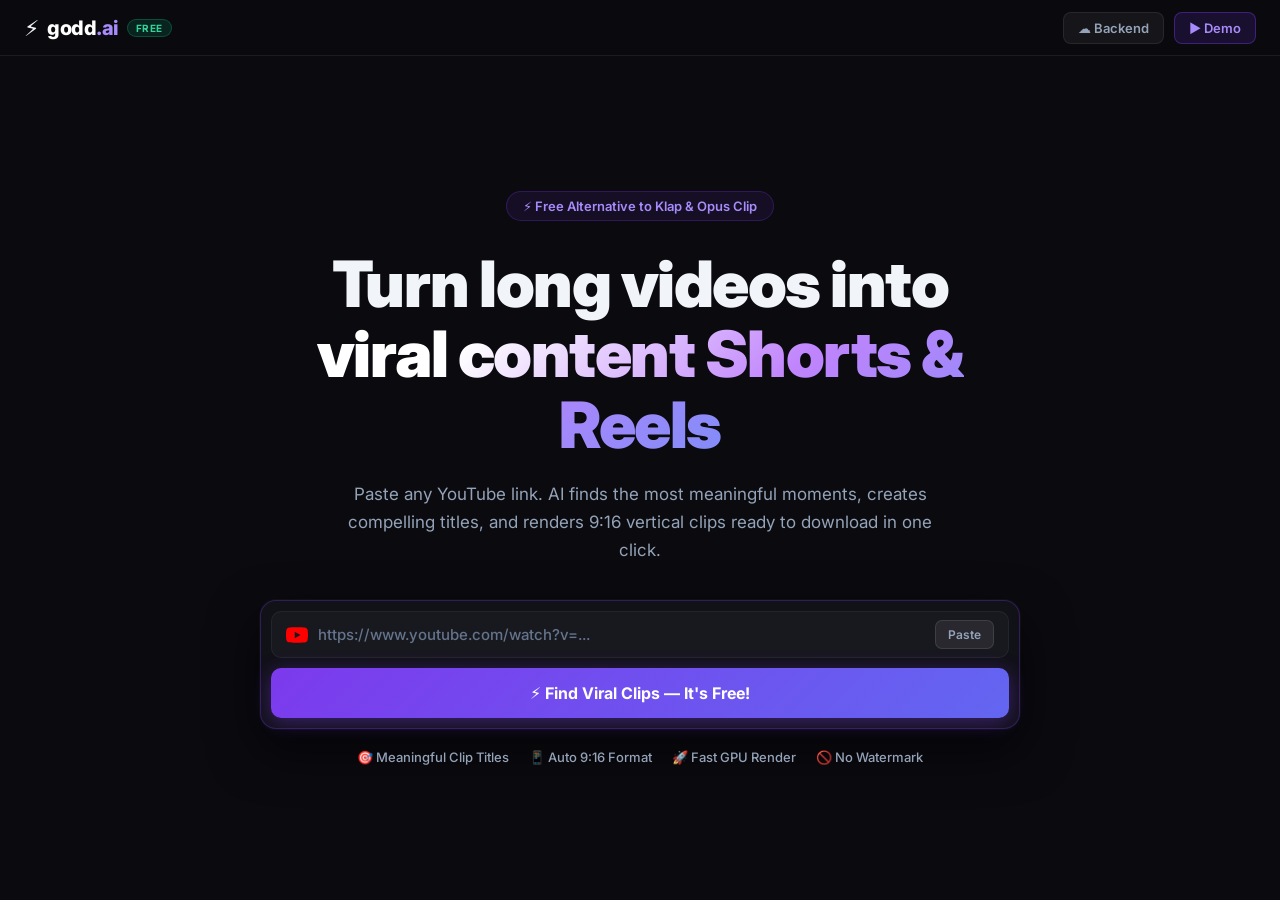
==== public/index.html @ 3a98a11e "feat: complete thought clipping and real video subtitle preservation" ====
<!DOCTYPE html>
<html lang="en">
<head>
  <meta charset="UTF-8">
  <meta name="viewport" content="width=device-width, initial-scale=1.0">
  <title>godd.ai — Free Klap Alternative | Content Shorts & Viral Clips</title>
  <link rel="preconnect" href="https://fonts.googleapis.com">
  <link href="https://fonts.googleapis.com/css2?family=Inter:wght@400;500;600;700;800;900&display=swap" rel="stylesheet">
  <link rel="stylesheet" href="style.css">
  <link rel="icon" href="data:image/svg+xml,<svg xmlns=%22http://www.w3.org/2000/svg%22 viewBox=%220 0 100 100%22><text y=%22.9em%22 font-size=%2290%22>⚡</text></svg>">
  <script src="https://www.youtube.com/iframe_api"></script>
</head>
<body>

<!-- ═══════════════════ NAVBAR ═══════════════════ -->
<nav class="navbar">
  <div class="nav-inner">
    <div class="brand" onclick="goHome()">
      <span class="logo-mark">⚡</span>
      <span class="logo-name">godd<span class="logo-ai">.ai</span></span>
      <span class="badge-free">FREE</span>
    </div>
    <div class="nav-right">
      <button class="nav-btn" onclick="openBackendModal()">☁️ Backend</button>
      <button class="nav-btn nav-btn-demo" onclick="loadDemo()">▶ Demo</button>
    </div>
  </div>
</nav>

<!-- ═══════════════════ HERO ═══════════════════ -->
<section id="heroSection">
  <div class="hero-wrap">
    <div class="hero-badge">⚡ Free Alternative to Klap &amp; Opus Clip</div>
    <h1 class="hero-h1">Turn long videos into<br><span class="hero-grad">viral content Shorts &amp; Reels</span></h1>
    <p class="hero-sub">Paste any YouTube link. AI finds the most meaningful moments, creates compelling titles, and renders 9:16 vertical clips ready to download in one click.</p>

    <div class="url-card">
      <div class="url-row">
        <span class="yt-logo">
          <svg width="22" height="22" viewBox="0 0 24 24" fill="#FF0000"><path d="M23.498 6.186a3.016 3.016 0 0 0-2.122-2.136C19.505 3.545 12 3.545 12 3.545s-7.505 0-9.377.505A3.017 3.017 0 0 0 .502 6.186C0 8.07 0 12 0 12s0 3.93.502 5.814a3.016 3.016 0 0 0 2.122 2.136c1.871.505 9.376.505 9.376.505s7.505 0 9.377-.505a3.015 3.015 0 0 0 2.122-2.136C24 15.93 24 12 24 12s0-3.93-.502-5.814zM9.545 15.568V8.432L15.818 12l-6.273 3.568z"/></svg>
        </span>
        <input id="urlInput" type="text" placeholder="https://www.youtube.com/watch?v=..." autocomplete="off" onkeydown="if(event.key==='Enter')analyzeVideo()">
        <button class="btn-paste" onclick="pasteClip()">Paste</button>
      </div>
      <button class="btn-analyze" onclick="analyzeVideo()">
        ⚡ Find Viral Clips — It's Free!
      </button>
    </div>

    <div class="hero-features">
      <span>🎯 Meaningful Clip Titles</span>
      <span>📱 Auto 9:16 Format</span>
      <span>🚀 Fast GPU Render</span>
      <span>🚫 No Watermark</span>
    </div>
  </div>
</section>

<!-- ═══════════════════ PROCESSING ═══════════════════ -->
<section id="processingSection" style="display:none">
  <div class="proc-card">
    <div class="proc-rings">
      <div class="proc-ring r1"></div>
      <div class="proc-ring r2"></div>
      <div class="proc-icon">⚡</div>
    </div>
    <h2 class="proc-title" id="procTitle">Analyzing your video…</h2>
    <p class="proc-sub">AI is scanning for the most entertaining moments</p>
    <div class="proc-steps">
      <div class="proc-step" id="ps1"><span class="ps-dot"></span> Loading video &amp; metadata</div>
      <div class="proc-step" id="ps2"><span class="ps-dot"></span> Extracting streamer's voice</div>
      <div class="proc-step" id="ps3"><span class="ps-dot"></span> Scoring virality &amp; emotion</div>
      <div class="proc-step" id="ps4"><span class="ps-dot"></span> Building 9:16 clips with captions</div>
    </div>
    <p class="proc-note">First request may take 30–60s while Render server wakes up</p>
  </div>
</section>

<!-- ═══════════════════ STUDIO ═══════════════════ -->
<section id="studioSection" style="display:none">

  <!-- Top bar -->
  <div class="studio-topbar">
    <div class="studio-video-info">
      <img id="studioThumb" src="" alt="" class="studio-thumb">
      <div class="studio-meta">
        <div class="studio-title" id="studioTitle">Video Title</div>
        <div class="studio-author" id="studioAuthor">Creator • <span id="studioClipCount">0 clips</span></div>
      </div>
    </div>
    <button class="btn-new" onclick="goHome()">+ New Video</button>
  </div>

  <!-- 3-column grid -->
  <div class="studio-grid">

    <!-- LEFT: Clip list -->
    <div class="col-clips">
      <div class="col-head">
        <span>🎬 Viral Clips</span>
        <span class="col-badge" id="clipsBadge">0</span>
      </div>
      <div class="clips-scroll" id="clipsContainer">
        <!-- clip cards injected here -->
      </div>
    </div>

    <!-- CENTER: Video Preview -->
    <div class="col-preview">
      <div class="preview-wrap" id="previewWrap">

        <!-- YouTube Video Container -->
        <div id="ytContainer" class="yt-container layout-split">
          <!-- Top: Streamer Cam in Split Mode -->
          <div class="split-top-cam" id="splitTopCam">
            <div class="streamer-live-tag">
              <span class="live-dot"></span>
              <span class="streamer-tag-text">STREAMER CAM</span>
            </div>
            <div class="cam-preview-feed" id="camPreviewFeed"></div>
          </div>

          <!-- Gameplay Player Wrap -->
          <div class="game-video-wrap" id="gameVideoWrap">
            <div id="ytPlayerDiv"></div>
            <iframe id="fallbackIframe" src="" frameborder="0" allow="accelerometer; autoplay; clipboard-write; encrypted-media; gyroscope; picture-in-picture" allowfullscreen style="display:none; width:100%; height:100%;"></iframe>
          </div>
        </div>

        <!-- Transparent Click Catcher for 100% Reliable Play/Pause -->
        <div class="video-click-overlay" id="videoClickOverlay" onclick="togglePlay()"></div>

        <!-- Big Play Button Overlay (Klap / Reels style) -->
        <div class="center-play-overlay" id="centerPlayOverlay">
          <div class="big-play-btn">
            <svg width="28" height="28" viewBox="0 0 24 24" fill="#FFFFFF"><polygon points="6 3 20 12 6 21 6 3"/></svg>
          </div>
        </div>

        <!-- Subtitle overlay -->
        <div class="subs-overlay" id="subsOverlay">
          <div class="subs-box s-bold" id="subsBox"></div>
        </div>

        <!-- Hook title top -->
        <div class="preview-top-label" id="previewTopLabel"></div>

        <!-- Player controls bottom -->
        <div class="preview-controls" onclick="event.stopPropagation()">
          <button class="ctrl-play" id="playBtn" onclick="togglePlay()" title="Play/Pause">
            <svg id="playIcon" width="18" height="18" viewBox="0 0 24 24" fill="currentColor"><polygon points="5 3 19 12 5 21 5 3"/></svg>
          </button>
          <div class="ctrl-scrubber" id="scrubber" onclick="scrubSeek(event)">
            <div class="ctrl-fill" id="scrubFill"></div>
          </div>
          <span class="ctrl-time" id="ctrlTime">0:00 / 0:40</span>
        </div>
      </div>

      <!-- Preview label -->
      <div class="preview-label">📱 9:16 Vertical Preview • Click to Play/Pause</div>
    </div>

    <!-- RIGHT: Controls -->
    <div class="col-controls">

      <!-- Layout -->
      <div class="ctrl-box">
        <div class="ctrl-box-title">📐 Video Layout</div>
        <div class="layout-row">
          <button class="layout-btn active" data-l="split" onclick="setLayout('split')">🎮 Split (Facecam + Video)</button>
          <button class="layout-btn" data-l="blur" onclick="setLayout('blur')">✨ Single (Blur BG)</button>
          <button class="layout-btn" data-l="crop" onclick="setLayout('crop')">✂️ Single (9:16 Crop)</button>
          <button class="layout-btn" data-l="fit" onclick="setLayout('fit')">🔲 Single (Fit)</button>
        </div>
      </div>

      <!-- Trim -->
      <div class="ctrl-box">
        <div class="ctrl-box-title">⏱️ Clip Trim <span id="trimDurLabel" class="trim-dur-badge">40s</span></div>
        <div class="trim-row">
          <label>Start <input type="number" id="trimStart" min="0" step="1" onchange="applyTrim()">s</label>
          <label>End <input type="number" id="trimEnd" min="1" step="1" onchange="applyTrim()">s</label>
        </div>
      </div>

      <!-- Subtitle Style Variations (Klap Style) -->
      <div class="ctrl-box">
        <div class="ctrl-box-title">🎨 Subtitle Mode & Preset</div>
        <div class="style-grid">
          <button class="style-btn active" data-s="source" onclick="setStyle('source')" title="Use video's original closed captions">
            <span class="style-dot dot-source"></span> 📺 Video Subtitles (Original)
          </button>
          <button class="style-btn" data-s="beast" onclick="setStyle('beast')">
            <span class="style-dot dot-beast"></span> Beast Gold
          </button>
          <button class="style-btn" data-s="hormozi" onclick="setStyle('hormozi')">
            <span class="style-dot dot-hormozi"></span> Hormozi Lime
          </button>
          <button class="style-btn" data-s="cyber" onclick="setStyle('cyber')">
            <span class="style-dot dot-cyber"></span> Cyber Cyan
          </button>
          <button class="style-btn" data-s="fire" onclick="setStyle('fire')">
            <span class="style-dot dot-fire"></span> Viral Flame
          </button>
          <button class="style-btn" data-s="clean" onclick="setStyle('clean')">
            <span class="style-dot dot-clean"></span> Minimal White
          </button>
          <button class="style-btn" data-s="none" onclick="setStyle('none')" title="Suppress subtitle burning for videos with burned-in captions">
            <span class="style-dot dot-none"></span> 🚫 Off (Already in Video)
          </button>
        </div>
      </div>

      <!-- Live Audio-Subtitle Sync Calibration -->
      <div class="ctrl-box">
        <div class="ctrl-box-title">
          <span>⚡ Live Audio Sync</span>
          <span id="syncBadge" class="sync-badge">+350ms</span>
        </div>
        <div class="sync-row">
          <input type="range" id="syncSlider" min="-100" max="800" step="25" value="350" oninput="onSyncChange(this.value)">
        </div>
        <div class="sync-presets">
          <button class="sync-chip" onclick="setSyncOffset(0)">0ms</button>
          <button class="sync-chip" onclick="setSyncOffset(200)">+200ms</button>
          <button class="sync-chip active" id="chipRec" onclick="setSyncOffset(350)">+350ms (Rec)</button>
          <button class="sync-chip" onclick="setSyncOffset(500)">+500ms</button>
        </div>
        <div class="sync-hint">Adjust live if your Bluetooth or browser audio has slight latency.</div>
      </div>

      <!-- Direct Download Box -->
      <div class="ctrl-box download-box">
        <div class="ctrl-box-title">💾 Export Video (1080p Full HD)</div>
        <button class="btn-download" id="mainDlBtn" onclick="downloadClip()">
          ⬇️ Download 1080p 9:16 Short (MP4)
        </button>
        <div class="dl-note">Full HD 1080x1920 • 60 FPS • NVIDIA NVENC Hardware Accelerated</div>
      </div>

    </div>
  </div>
</section>

<!-- ═══════════════════ BACKEND MODAL ═══════════════════ -->
<div class="modal-bg" id="backendModal" style="display:none" onclick="if(event.target===this)closeBackendModal()">
  <div class="modal-card">
    <div class="modal-icon">☁️</div>
    <h3>Render Cloud Backend</h3>
    <p class="modal-p">Your Render.com backend URL (for FFmpeg video rendering):</p>
    <input type="text" id="backendUrlInput" placeholder="https://godd-ai.onrender.com" class="modal-input">
    <div id="backendMsg" class="modal-msg"></div>
    <div class="modal-actions">
      <button class="btn-modal-primary" onclick="saveBackend()">Test &amp; Save</button>
      <button class="btn-modal-sec" onclick="closeBackendModal()">Close</button>
    </div>
  </div>
</div>

<!-- ═══════════════════ DOWNLOAD PROGRESS ═══════════════════ -->
<div class="modal-bg" id="dlProgressOverlay" style="display:none">
  <div class="modal-card" style="text-align:center;min-width:340px">
    <div style="font-size:36px;margin-bottom:12px">⚡</div>
    <div class="dl-label" id="dlLabel">Rendering your 9:16 clip…</div>
    <div class="dl-track"><div class="dl-fill" id="dlFill"></div></div>
    <div class="dl-hint" id="dlHint">Encoding on cloud server… please wait 20s</div>
    <div id="dlDirectWrap" style="margin-top:14px;">
      <a id="dlDirectLink" href="#" target="_blank" class="btn-download" style="display:inline-block;padding:9px 18px;font-size:13px;text-decoration:none;">⬇️ Click If Download Hasn't Started</a>
    </div>
    <button class="btn-modal-sec" style="margin-top:12px;" onclick="hideDlProgress()">Close</button>
  </div>
</div>

<!-- ═══════════════════ ERROR MODAL ═══════════════════ -->
<div class="modal-bg" id="errModal" style="display:none" onclick="if(event.target===this)closeErrModal()">
  <div class="modal-card">
    <div class="modal-icon">⚠️</div>
    <h3>Download Failed</h3>
    <p class="modal-p err-detail" id="errDetail"></p>
    <p class="modal-p" style="color:#94A3B8;font-size:13px;">The Render free server sleeps after 15 min idle. Click Retry — the wake-up ping already happened, it should work now.</p>
    <div class="modal-actions">
      <button class="btn-modal-primary" onclick="closeErrModal();downloadClip()">🔄 Retry Download</button>
      <button class="btn-modal-sec" onclick="closeErrModal();downloadSRT()">📄 Get SRT Instead</button>
      <button class="btn-modal-sec" onclick="closeErrModal()">Close</button>
    </div>
  </div>
</div>

<!-- Toast -->
<div class="toast" id="toast"></div>

<script src="app.js"></script>
</body>
</html>
---- public/style.css ----
/* ─────────────────────────────────────────
   godd.ai — Klap-style UI
   ───────────────────────────────────────── */
:root {
  --bg:       #0A0A0F;
  --bg-card:  #111118;
  --bg-card2: #16161F;
  --border:   rgba(255,255,255,0.08);
  --purple:   #7C3AED;
  --purple2:  #6D28D9;
  --purple-l: #A78BFA;
  --yellow:   #FBBF24;
  --cyan:     #22D3EE;
  --green:    #10B981;
  --red:      #EF4444;
  --text:     #F1F5F9;
  --text2:    #94A3B8;
  --text3:    #64748B;
  --r:        10px;
  --r2:       16px;
}

*, *::before, *::after { box-sizing: border-box; margin: 0; padding: 0; }
html { font-size: 15px; }
body {
  font-family: 'Inter', system-ui, sans-serif;
  background: var(--bg);
  color: var(--text);
  min-height: 100vh;
  overflow-x: hidden;
}
button { font-family: inherit; cursor: pointer; border: none; outline: none; }
input  { font-family: inherit; outline: none; }

/* ── Scrollbar ── */
::-webkit-scrollbar { width: 5px; }
::-webkit-scrollbar-thumb { background: rgba(255,255,255,0.1); border-radius: 3px; }

/* ══════════════════════════════════════════
   NAVBAR
══════════════════════════════════════════ */
.navbar {
  position: sticky; top: 0; z-index: 200;
  background: rgba(10,10,15,0.85);
  backdrop-filter: blur(14px);
  border-bottom: 1px solid var(--border);
  height: 56px;
}
.nav-inner {
  max-width: 1360px; margin: 0 auto;
  padding: 0 24px; height: 100%;
  display: flex; align-items: center; justify-content: space-between;
}
.brand {
  display: flex; align-items: center; gap: 8px; cursor: pointer;
}
.logo-mark { font-size: 22px; }
.logo-name  { font-size: 20px; font-weight: 800; color: #fff; letter-spacing: -0.5px; }
.logo-ai    { color: var(--purple-l); }
.badge-free {
  background: rgba(16,185,129,0.15);
  border: 1px solid rgba(16,185,129,0.3);
  color: #34D399; font-size: 10px; font-weight: 700;
  padding: 2px 8px; border-radius: 20px; letter-spacing: 0.5px;
}
.nav-right { display: flex; gap: 10px; }
.nav-btn {
  background: rgba(255,255,255,0.05);
  border: 1px solid var(--border);
  color: var(--text2); padding: 7px 14px;
  border-radius: 8px; font-size: 13px; font-weight: 600;
  transition: all 0.18s;
}
.nav-btn:hover { background: rgba(255,255,255,0.1); color: #fff; }
.nav-btn-demo {
  background: rgba(124,58,237,0.15);
  border-color: rgba(124,58,237,0.4); color: var(--purple-l);
}
.nav-btn-demo:hover { background: rgba(124,58,237,0.3); color: #fff; }

/* ══════════════════════════════════════════
   HERO
══════════════════════════════════════════ */
#heroSection {
  min-height: calc(100vh - 56px);
  display: flex; align-items: center; justify-content: center;
  padding: 60px 24px;
}
.hero-wrap { max-width: 760px; width: 100%; text-align: center; }
.hero-badge {
  display: inline-flex; align-items: center; gap: 8px;
  background: rgba(124,58,237,0.1);
  border: 1px solid rgba(124,58,237,0.25);
  color: var(--purple-l); font-size: 13px; font-weight: 600;
  padding: 6px 16px; border-radius: 30px; margin-bottom: 28px;
}
.hero-h1 {
  font-size: clamp(36px, 5.5vw, 64px);
  font-weight: 900; letter-spacing: -1.5px;
  line-height: 1.1; margin-bottom: 20px;
}
.hero-grad {
  background: linear-gradient(135deg, #fff 20%, #C084FC 60%, #818CF8 100%);
  -webkit-background-clip: text; -webkit-text-fill-color: transparent;
}
.hero-sub {
  font-size: 17px; color: var(--text2); max-width: 600px;
  margin: 0 auto 36px; line-height: 1.65; font-weight: 400;
}

/* URL input card */
.url-card {
  background: var(--bg-card);
  border: 1px solid rgba(124,58,237,0.3);
  border-radius: var(--r2); padding: 10px;
  box-shadow: 0 20px 50px rgba(0,0,0,0.5), 0 0 0 1px rgba(255,255,255,0.03);
  margin-bottom: 20px;
}
.url-row {
  display: flex; align-items: center; gap: 10px;
  background: rgba(255,255,255,0.03);
  border: 1px solid rgba(255,255,255,0.05);
  border-radius: 10px; padding: 8px 14px; margin-bottom: 10px;
}
.yt-logo { display: flex; align-items: center; flex-shrink: 0; }
#urlInput {
  flex: 1; background: transparent; border: none; color: #fff;
  font-size: 15px; font-weight: 500; min-width: 0;
}
#urlInput::placeholder { color: var(--text3); }
.btn-paste {
  background: rgba(255,255,255,0.07);
  border: 1px solid rgba(255,255,255,0.1);
  color: var(--text2); padding: 6px 12px;
  border-radius: 7px; font-size: 12px; font-weight: 600;
  transition: all 0.18s; flex-shrink: 0;
}
.btn-paste:hover { background: rgba(255,255,255,0.14); color: #fff; }
.btn-analyze {
  width: 100%;
  background: linear-gradient(135deg, var(--purple), #6366F1);
  color: #fff; font-size: 16px; font-weight: 700;
  padding: 15px 24px; border-radius: 10px;
  box-shadow: 0 4px 20px rgba(124,58,237,0.4);
  transition: all 0.2s;
}
.btn-analyze:hover {
  transform: translateY(-2px);
  box-shadow: 0 8px 30px rgba(124,58,237,0.55);
  filter: brightness(1.08);
}
.hero-features {
  display: flex; flex-wrap: wrap; justify-content: center; gap: 20px;
  color: var(--text2); font-size: 13px; font-weight: 500;
}

/* ══════════════════════════════════════════
   PROCESSING
══════════════════════════════════════════ */
#processingSection {
  min-height: calc(100vh - 56px);
  display: flex; align-items: center; justify-content: center;
  padding: 40px 24px;
}
.proc-card {
  background: var(--bg-card);
  border: 1px solid var(--border);
  border-radius: 20px; padding: 48px 40px;
  max-width: 540px; width: 100%; text-align: center;
  box-shadow: 0 0 60px rgba(124,58,237,0.15);
}
.proc-rings {
  position: relative; width: 80px; height: 80px;
  margin: 0 auto 24px;
  display: flex; align-items: center; justify-content: center;
}
.proc-ring {
  position: absolute; inset: 0; border-radius: 50%;
  border: 2.5px solid transparent;
}
.r1 { border-top-color: var(--purple); border-right-color: var(--purple); animation: spin 1.4s linear infinite; }
.r2 { inset: 10px; border-bottom-color: var(--cyan); border-left-color: var(--cyan); animation: spin 2s linear infinite reverse; }
@keyframes spin { to { transform: rotate(360deg); } }
.proc-icon { font-size: 26px; }
.proc-title { font-size: 22px; font-weight: 700; margin-bottom: 8px; }
.proc-sub { font-size: 14px; color: var(--text2); margin-bottom: 28px; }
.proc-steps { text-align: left; display: flex; flex-direction: column; gap: 14px; margin-bottom: 24px; }
.proc-step {
  display: flex; align-items: center; gap: 12px;
  font-size: 14px; font-weight: 500; color: var(--text3);
  transition: all 0.3s;
}
.proc-step.active { color: #fff; }
.proc-step.done   { color: var(--green); }
.ps-dot {
  width: 24px; height: 24px; border-radius: 50%; flex-shrink: 0;
  background: rgba(255,255,255,0.06);
  display: flex; align-items: center; justify-content: center;
}
.proc-step.active .ps-dot {
  background: var(--purple);
  box-shadow: 0 0 10px var(--purple);
}
.proc-step.done .ps-dot { background: var(--green); }
.proc-step.done .ps-dot::after { content: '✓'; font-size: 12px; color: #fff; font-weight: 700; }
.proc-note { font-size: 12px; color: var(--text3); }

/* ══════════════════════════════════════════
   STUDIO TOPBAR
══════════════════════════════════════════ */
#studioSection { padding: 0 0 40px; }
.studio-topbar {
  display: flex; align-items: center; justify-content: space-between;
  gap: 16px; padding: 12px 24px;
  border-bottom: 1px solid var(--border);
  background: var(--bg-card);
}
.studio-video-info { display: flex; align-items: center; gap: 12px; min-width: 0; }
.studio-thumb {
  width: 80px; height: 46px; border-radius: 6px;
  object-fit: cover; background: #000; flex-shrink: 0;
}
.studio-title {
  font-size: 15px; font-weight: 700;
  white-space: nowrap; overflow: hidden; text-overflow: ellipsis; max-width: 500px;
}
.studio-author { font-size: 12px; color: var(--text2); margin-top: 2px; }
.btn-new {
  background: rgba(255,255,255,0.05);
  border: 1px solid var(--border); color: #fff;
  padding: 8px 16px; border-radius: 8px; font-size: 13px; font-weight: 600;
  transition: all 0.18s; flex-shrink: 0;
}
.btn-new:hover { background: rgba(255,255,255,0.1); }

/* ══════════════════════════════════════════
   STUDIO 3-COLUMN GRID
══════════════════════════════════════════ */
.studio-grid {
  display: grid;
  grid-template-columns: 280px 1fr 320px;
  gap: 0;
  height: calc(100vh - 112px);
  overflow: hidden;
}

/* ── LEFT column ── */
.col-clips {
  border-right: 1px solid var(--border);
  display: flex; flex-direction: column; overflow: hidden;
}
.col-head {
  display: flex; justify-content: space-between; align-items: center;
  padding: 16px 16px 10px;
  font-size: 13px; font-weight: 700; color: var(--text2);
  border-bottom: 1px solid var(--border); flex-shrink: 0;
}
.col-badge {
  background: rgba(124,58,237,0.2); color: var(--purple-l);
  font-size: 11px; font-weight: 700; padding: 2px 8px; border-radius: 10px;
}
.clips-scroll { flex: 1; overflow-y: auto; padding: 10px 10px 20px; display: flex; flex-direction: column; gap: 8px; }

/* Clip card */
.clip-card {
  border-radius: 10px; overflow: hidden;
  border: 1.5px solid var(--border);
  cursor: pointer; transition: all 0.18s; background: var(--bg-card2);
}
.clip-card:hover { border-color: rgba(124,58,237,0.5); transform: translateY(-1px); }
.clip-card.selected { border-color: var(--purple); box-shadow: 0 0 0 2px rgba(124,58,237,0.25); }
.clip-thumb-wrap { position: relative; width: 100%; padding-top: 56.25%; background: #000; overflow: hidden; }
.clip-thumb-wrap img { position: absolute; inset: 0; width: 100%; height: 100%; object-fit: cover; }
.clip-score-pill {
  position: absolute; top: 6px; left: 6px;
  background: rgba(0,0,0,0.75); backdrop-filter: blur(4px);
  color: var(--yellow); font-size: 11px; font-weight: 800;
  padding: 2px 7px; border-radius: 20px; border: 1px solid rgba(251,191,36,0.4);
}
.clip-dur-pill {
  position: absolute; top: 6px; right: 6px;
  background: rgba(0,0,0,0.75); backdrop-filter: blur(4px);
  color: #fff; font-size: 10px; font-weight: 600;
  padding: 2px 6px; border-radius: 6px;
}
.clip-info { padding: 10px 11px 11px; }
.clip-info-title { font-size: 12px; font-weight: 700; line-height: 1.35; color: #fff; margin-bottom: 5px; }
.clip-info-tags { display: flex; gap: 4px; flex-wrap: wrap; }
.clip-tag {
  background: rgba(255,255,255,0.05);
  font-size: 10px; color: var(--text3); font-weight: 600;
  padding: 1px 6px; border-radius: 4px;
}

/* ── CENTER column ── */
.col-preview {
  display: flex; flex-direction: column;
  align-items: center; justify-content: center;
  padding: 20px 16px 16px;
  background: #0d0d12;
  overflow: hidden;
}
.preview-wrap {
  position: relative;
  width: 100%;
  max-width: 320px;
  height: 560px;
  max-height: calc(100vh - 160px);
  aspect-ratio: 9/16;
  background: #000;
  border-radius: 14px;
  overflow: hidden;
  box-shadow: 0 20px 60px rgba(0,0,0,0.8), 0 0 0 1px rgba(255,255,255,0.08);
  display: flex;
  align-items: center;
  justify-content: center;
  cursor: pointer;
}
.yt-container {
  position: absolute;
  inset: 0;
  width: 100%;
  height: 100%;
  overflow: hidden;
  background: #08090C;
}

/* 🎮 Split Mode: Streamer Cam on Top + Full 16:9 Game Screen Below */
.yt-container.layout-split .split-top-cam {
  display: block;
  position: absolute;
  top: 0;
  left: 0;
  right: 0;
  height: 44%;
  overflow: hidden;
  background: #0C0D14;
  border-bottom: 2px solid rgba(124, 58, 237, 0.4);
}
.cam-preview-feed {
  position: absolute;
  inset: -10%;
  background-size: cover;
  background-position: top left;
  transform: scale(2.2);
  transform-origin: 15% 15%;
  filter: contrast(1.12) brightness(1.04);
}
.streamer-live-tag {
  position: absolute;
  top: 8px;
  left: 8px;
  z-index: 6;
  display: flex;
  align-items: center;
  gap: 5px;
  background: rgba(0, 0, 0, 0.75);
  border: 1px solid rgba(239, 68, 68, 0.6);
  border-radius: 4px;
  padding: 3px 8px;
  font-size: 10px;
  font-weight: 800;
  color: #fff;
  letter-spacing: 0.04em;
  backdrop-filter: blur(4px);
}
.live-dot {
  width: 6px;
  height: 6px;
  border-radius: 50%;
  background: #EF4444;
  box-shadow: 0 0 8px #EF4444;
}
.yt-container.layout-split .game-video-wrap {
  position: absolute;
  top: 44%;
  left: 0;
  right: 0;
  width: 100%;
  aspect-ratio: 16/9;
  background: #000;
  overflow: hidden;
  box-shadow: 0 4px 20px rgba(0, 0, 0, 0.85);
}
.yt-container.layout-split .game-video-wrap #ytPlayerDiv,
.yt-container.layout-split .game-video-wrap iframe {
  width: 100%;
  height: 100%;
  border: none;
}

/* ✂️ Crop Mode */
.yt-container.layout-crop .split-top-cam { display: none; }
.yt-container.layout-crop .game-video-wrap {
  position: absolute;
  inset: 0;
  width: 100%;
  height: 100%;
  overflow: hidden;
}
.yt-container.layout-crop .game-video-wrap #ytPlayerDiv,
.yt-container.layout-crop .game-video-wrap iframe {
  width: 300%;
  height: 100%;
  margin-left: -100%;
  border: none;
}

/* 🔲 Fit & Blur Modes */
.yt-container.layout-fit .split-top-cam,
.yt-container.layout-blur .split-top-cam { display: none; }
.yt-container.layout-fit .game-video-wrap,
.yt-container.layout-blur .game-video-wrap {
  position: absolute;
  inset: 0;
  width: 100%;
  height: auto;
  aspect-ratio: 16/9;
  margin: auto;
}
.yt-container.layout-fit .game-video-wrap #ytPlayerDiv,
.yt-container.layout-fit .game-video-wrap iframe,
.yt-container.layout-blur .game-video-wrap #ytPlayerDiv,
.yt-container.layout-blur .game-video-wrap iframe {
  width: 100%;
  height: 100%;
  border: none;
}

/* Transparent click catcher over video */
.video-click-overlay {
  position: absolute;
  inset: 0;
  z-index: 12;
  cursor: pointer;
  background: transparent;
}

/* Center Play Overlay (Klap/Reels style) */
.center-play-overlay {
  position: absolute;
  inset: 0;
  display: flex;
  align-items: center;
  justify-content: center;
  background: rgba(0,0,0,0.35);
  z-index: 13;
  transition: opacity 0.2s ease;
  pointer-events: none;
}
.center-play-overlay.hidden {
  opacity: 0;
  pointer-events: none;
}
.big-play-btn {
  width: 60px;
  height: 60px;
  border-radius: 50%;
  background: rgba(124, 58, 237, 0.9);
  border: 2px solid rgba(255, 255, 255, 0.4);
  box-shadow: 0 0 30px rgba(124, 58, 237, 0.7);
  display: flex;
  align-items: center;
  justify-content: center;
  padding-left: 4px;
}

/* Subtitle overlay */
.subs-overlay {
  display: block !important;
  position: absolute; left: 12px; right: 12px; bottom: 62px; z-index: 15;
  pointer-events: none; text-align: center; padding: 0 4px;
}
@keyframes popActiveWord {
  0% { transform: scale(0.95); }
  45% { transform: scale(1.24); }
  100% { transform: scale(1.15); }
}

.subs-box {
  display: inline-flex;
  align-items: center;
  justify-content: center;
  flex-wrap: wrap;
  gap: 4px 8px;
  font-size: clamp(17px, 2.7vw, 24px);
  font-weight: 900;
  line-height: 1.35;
  text-transform: uppercase;
  letter-spacing: 0.035em;
  background: rgba(10, 12, 16, 0.65);
  backdrop-filter: blur(8px);
  -webkit-backdrop-filter: blur(8px);
  padding: 8px 18px;
  border-radius: 14px;
  border: 1px solid rgba(255, 255, 255, 0.14);
  box-shadow: 0 8px 24px rgba(0, 0, 0, 0.7);
  max-width: 92%;
  transition: opacity 0.15s ease;
}
.subs-box:empty {
  display: none !important;
}
.sw { /* subtitle word */
  display: inline-block;
  margin: 0 2px;
  color: #FFFFFF;
  text-shadow: 2px 2px 0 #000, -2px -2px 0 #000, 2px -2px 0 #000, -2px 2px 0 #000, 0 3px 6px rgba(0,0,0,0.9);
  transition: transform 0.12s cubic-bezier(0.175, 0.885, 0.32, 1.275), color 0.12s ease;
}
.sw.active {
  color: #FFE600; /* High-intensity neon gold/yellow */
  text-shadow: 0 0 18px rgba(255, 230, 0, 0.95), 2px 2px 0 #000, -2px -2px 0 #000, 2px -2px 0 #000, -2px 2px 0 #000, 0 3px 8px rgba(0,0,0,0.95);
  animation: popActiveWord 0.18s cubic-bezier(0.175, 0.885, 0.32, 1.275) forwards;
  font-weight: 900;
  display: inline-block;
}
.sw.hl {
  color: #00F0FF; /* High energy cyan highlight */
  text-shadow: 0 0 14px rgba(0, 240, 255, 0.85), 2px 2px 0 #000, -2px -2px 0 #000;
}
/* Subtitle Style Presets (Klap & Reels Variations) */
.subs-box.s-beast .sw.active {
  color: #FFE600; /* Neon Gold */
  text-shadow: 0 0 18px rgba(255, 230, 0, 0.95), 2px 2px 0 #000, -2px -2px 0 #000, 2px -2px 0 #000, -2px 2px 0 #000;
  animation: popActiveWord 0.18s cubic-bezier(0.175, 0.885, 0.32, 1.275) forwards;
}

.subs-box.s-hormozi {
  background: rgba(0, 0, 0, 0.85);
  border: 1px solid rgba(34, 197, 94, 0.35);
  box-shadow: 0 8px 26px rgba(0, 0, 0, 0.8);
}
.subs-box.s-hormozi .sw.active {
  color: #22C55E; /* Electric Lime */
  text-shadow: 0 0 20px rgba(34, 197, 94, 0.95), 2px 2px 0 #000, -2px -2px 0 #000;
  animation: popActiveWord 0.18s cubic-bezier(0.175, 0.885, 0.32, 1.275) forwards;
}
.subs-box.s-hormozi .sw.hl { color: #A3E635; }

.subs-box.s-cyber {
  background: rgba(3, 14, 28, 0.75);
  border: 1px solid rgba(0, 240, 255, 0.45);
  box-shadow: 0 0 25px rgba(0, 240, 255, 0.25);
}
.subs-box.s-cyber .sw.active {
  color: #00F0FF; /* Electric Cyan */
  text-shadow: 0 0 22px rgba(0, 240, 255, 0.95), 2px 2px 0 #000, -2px -2px 0 #000;
  animation: popActiveWord 0.18s cubic-bezier(0.175, 0.885, 0.32, 1.275) forwards;
}
.subs-box.s-cyber .sw.hl { color: #38BDF8; }

.subs-box.s-fire {
  background: rgba(28, 4, 4, 0.8);
  border: 1px solid rgba(255, 59, 48, 0.45);
  box-shadow: 0 0 25px rgba(255, 59, 48, 0.3);
}
.subs-box.s-fire .sw.active {
  color: #FF3B30; /* Vivid Flame */
  text-shadow: 0 0 22px rgba(255, 59, 48, 0.95), 2px 2px 0 #000, -2px -2px 0 #000;
  animation: popActiveWord 0.18s cubic-bezier(0.175, 0.885, 0.32, 1.275) forwards;
}
.subs-box.s-fire .sw.hl { color: #FB923C; }

.subs-box.s-box .sw.active {
  color: #000000 !important;
  background: #FFE600;
  border-radius: 6px;
  padding: 1px 7px;
  text-shadow: none !important;
  font-weight: 900;
  animation: popActiveWord 0.18s cubic-bezier(0.175, 0.885, 0.32, 1.275) forwards;
}

.subs-box.s-clean {
  background: rgba(0, 0, 0, 0.7);
  border: 1px solid rgba(255, 255, 255, 0.15);
  padding: 7px 16px;
}
.subs-box.s-clean .sw {
  text-transform: none;
  font-weight: 700;
}
.subs-box.s-clean .sw.active {
  color: #FFFFFF;
  text-shadow: 0 0 12px rgba(255, 255, 255, 0.9), 2px 2px 0 #000;
  animation: none;
  transform: none;
}

/* Subtitle Control Panel Styling */
.style-grid {
  display: grid;
  grid-template-columns: repeat(2, 1fr);
  gap: 8px;
  margin-top: 8px;
}
.style-btn {
  display: flex;
  align-items: center;
  gap: 8px;
  background: rgba(255, 255, 255, 0.04);
  border: 1px solid rgba(255, 255, 255, 0.08);
  color: #CBD5E1;
  padding: 8px 10px;
  border-radius: 8px;
  font-size: 11px;
  font-weight: 700;
  cursor: pointer;
  transition: all 0.15s ease;
}
.style-btn:hover {
  background: rgba(255, 255, 255, 0.09);
  border-color: rgba(255, 255, 255, 0.2);
}
.style-btn.active {
  background: rgba(59, 130, 246, 0.18);
  border-color: #3B82F6;
  color: #FFFFFF;
  box-shadow: 0 0 10px rgba(59, 130, 246, 0.35);
}
.style-dot {
  width: 9px;
  height: 9px;
  border-radius: 50%;
  display: inline-block;
  flex-shrink: 0;
}
.dot-source  { background: #38BDF8; box-shadow: 0 0 6px #38BDF8; }
.dot-beast   { background: #FFE600; box-shadow: 0 0 6px #FFE600; }
.dot-hormozi { background: #22C55E; box-shadow: 0 0 6px #22C55E; }
.dot-cyber   { background: #00F0FF; box-shadow: 0 0 6px #00F0FF; }
.dot-fire    { background: #FF3B30; box-shadow: 0 0 6px #FF3B30; }
.dot-box     { background: #FBBF24; box-shadow: 0 0 6px #FBBF24; }
.dot-clean   { background: #FFFFFF; box-shadow: 0 0 6px #FFFFFF; }
.dot-none    { background: #64748B; box-shadow: 0 0 4px #64748B; }

.sub-source-card {
  font-size: 16px;
  line-height: 1.35;
  color: #FFFFFF;
  font-weight: 700;
  text-shadow: 2px 2px 0 #000, -2px -2px 0 #000, 2px -2px 0 #000, -2px 2px 0 #000, 0 2px 8px rgba(0,0,0,0.9);
  padding: 4px 10px;
  text-align: center;
  max-width: 92%;
  margin: 0 auto;
}
.subs-box.s-source {
  background: rgba(0, 0, 0, 0.75);
  border: 1px solid rgba(255, 255, 255, 0.2);
  border-radius: 12px;
  padding: 8px 14px;
}

.sync-badge {
  background: rgba(59, 130, 246, 0.2);
  color: #60A5FA;
  font-size: 11px;
  font-weight: 800;
  padding: 2px 7px;
  border-radius: 5px;
  border: 1px solid rgba(59, 130, 246, 0.3);
}
.sync-row {
  margin: 10px 0 6px;
}
.sync-row input[type=range] {
  width: 100%;
  accent-color: #3B82F6;
  cursor: pointer;
}
.sync-presets {
  display: flex;
  gap: 5px;
  margin-top: 6px;
}
.sync-chip {
  flex: 1;
  background: rgba(255, 255, 255, 0.04);
  border: 1px solid rgba(255, 255, 255, 0.08);
  color: #94A3B8;
  font-size: 10px;
  font-weight: 700;
  padding: 5px 4px;
  border-radius: 6px;
  cursor: pointer;
  transition: all 0.12s ease;
  text-align: center;
}
.sync-chip:hover {
  background: rgba(255, 255, 255, 0.09);
  color: #fff;
}
.sync-chip.active {
  background: rgba(59, 130, 246, 0.25);
  border-color: #3B82F6;
  color: #60A5FA;
  font-weight: 800;
}
.sync-hint {
  font-size: 10.5px;
  color: #64748B;
  margin-top: 6px;
  line-height: 1.35;
}

/* Top hook label */
.preview-top-label {
  position: absolute; top: 10px; left: 10px; right: 10px; z-index: 16;
  background: rgba(0,0,0,0.65); backdrop-filter: blur(6px);
  color: #fff; font-size: 11px; font-weight: 800;
  padding: 6px 12px; border-radius: 6px; text-align: center;
  white-space: nowrap; overflow: hidden; text-overflow: ellipsis;
  pointer-events: none; border: 1px solid rgba(255,255,255,0.1);
}

/* Player controls */
.preview-controls {
  position: absolute; bottom: 0; left: 0; right: 0; z-index: 20;
  background: linear-gradient(to top, rgba(0,0,0,0.85), transparent);
  display: flex; align-items: center; gap: 10px;
  padding: 20px 12px 12px;
}
.ctrl-play {
  background: rgba(255,255,255,0.15); backdrop-filter: blur(4px);
  border: 1px solid rgba(255,255,255,0.15);
  color: #fff; width: 36px; height: 36px; border-radius: 50%;
  display: flex; align-items: center; justify-content: center;
  flex-shrink: 0; transition: all 0.18s;
}
.ctrl-play:hover { background: rgba(255,255,255,0.25); }
.ctrl-scrubber {
  flex: 1; height: 4px; background: rgba(255,255,255,0.2);
  border-radius: 2px; cursor: pointer; position: relative;
}
.ctrl-fill { height: 100%; background: var(--yellow); border-radius: 2px; width: 0%; transition: width 0.1s; }
.ctrl-time { font-size: 11px; font-weight: 600; color: rgba(255,255,255,0.8); flex-shrink: 0; }
.preview-label { font-size: 12px; color: var(--text3); margin-top: 10px; font-weight: 500; }

/* ── RIGHT column ── */
.col-controls {
  border-left: 1px solid var(--border);
  overflow-y: auto; padding: 16px 14px 24px; display: flex; flex-direction: column; gap: 12px;
}
.ctrl-box {
  background: var(--bg-card2); border: 1px solid var(--border);
  border-radius: var(--r); padding: 14px;
}
.ctrl-box-title {
  font-size: 12px; font-weight: 700; color: var(--text2);
  text-transform: uppercase; letter-spacing: 0.06em; margin-bottom: 10px;
}
/* Style grid */
.style-grid { display: grid; grid-template-columns: 1fr 1fr; gap: 7px; }
.style-btn {
  background: rgba(255,255,255,0.03); border: 1.5px solid var(--border);
  color: var(--text2); padding: 8px 6px; border-radius: 8px;
  font-size: 11px; font-weight: 600; display: flex; flex-direction: column;
  align-items: center; gap: 5px; transition: all 0.18s;
}
.style-btn:hover { border-color: rgba(124,58,237,0.5); color: #fff; }
.style-btn.active { border-color: var(--purple); background: rgba(124,58,237,0.12); color: #fff; }
.style-prev {
  font-size: 12px; font-weight: 900; letter-spacing: 0.05em;
  padding: 2px 6px; border-radius: 4px;
}
.prev-bold  { background: #111; color: var(--yellow); }
.prev-beast { background: #111; color: var(--cyan); }
.prev-fire  { background: #111; color: #FF4D4D; }
.prev-clean { background: #fff; color: #000; font-weight: 400; text-transform: none; }
/* Layout row */
.layout-row { display: flex; gap: 6px; }
.layout-btn {
  flex: 1; background: rgba(255,255,255,0.03);
  border: 1.5px solid var(--border); color: var(--text2);
  padding: 7px 4px; border-radius: 7px; font-size: 11px; font-weight: 600;
  transition: all 0.18s;
}
.layout-btn:hover { border-color: rgba(124,58,237,0.5); color: #fff; }
.layout-btn.active { border-color: var(--purple); background: rgba(124,58,237,0.12); color: #fff; }
/* Trim */
.trim-row { display: flex; gap: 10px; }
.trim-row label {
  flex: 1; display: flex; align-items: center; gap: 6px;
  font-size: 12px; color: var(--text2); font-weight: 600;
}
.trim-row input {
  flex: 1; background: rgba(255,255,255,0.05); border: 1px solid var(--border);
  color: #fff; padding: 6px 8px; border-radius: 6px; font-size: 13px;
  width: 60px; text-align: center;
}
.trim-dur-badge {
  background: rgba(124,58,237,0.2); color: var(--purple-l);
  font-size: 10px; font-weight: 700; padding: 2px 7px;
  border-radius: 10px; margin-left: 6px; text-transform: none; letter-spacing: 0;
}
/* Transcript */
.real-badge {
  background: rgba(16,185,129,0.15); border: 1px solid rgba(16,185,129,0.3);
  color: #34D399; font-size: 10px; font-weight: 700; padding: 2px 7px;
  border-radius: 10px; text-transform: none; letter-spacing: 0;
}
.transcript-box {
  background: rgba(255,255,255,0.03); border: 1px solid var(--border);
  border-radius: 7px; padding: 10px; font-size: 13px; line-height: 1.6;
  color: var(--text2); min-height: 90px; max-height: 160px; overflow-y: auto;
  white-space: pre-wrap; word-break: break-word;
}
.transcript-box:focus { outline: none; border-color: rgba(124,58,237,0.5); }
.btn-refresh-subs {
  background: none; border: none; color: var(--text3);
  font-size: 11px; font-weight: 600; padding: 6px 0 0;
  transition: color 0.18s;
}
.btn-refresh-subs:hover { color: var(--purple-l); }
/* Download box */
.download-box { background: none; border: none; padding: 0; }
.btn-download {
  width: 100%; background: linear-gradient(135deg, var(--purple), #6366F1);
  color: #fff; font-size: 15px; font-weight: 800;
  padding: 16px 24px; border-radius: 10px;
  box-shadow: 0 4px 20px rgba(124,58,237,0.4); transition: all 0.2s;
  margin-bottom: 8px;
}
.btn-download:hover {
  transform: translateY(-2px);
  box-shadow: 0 8px 30px rgba(124,58,237,0.6); filter: brightness(1.1);
}
.dl-note { font-size: 11px; color: var(--text3); text-align: center; margin-bottom: 10px; }
.sec-actions { display: flex; gap: 8px; }
.btn-sec {
  flex: 1; background: rgba(255,255,255,0.05);
  border: 1px solid var(--border); color: var(--text2);
  padding: 9px 8px; border-radius: 8px; font-size: 12px; font-weight: 600;
  transition: all 0.18s;
}
.btn-sec:hover { background: rgba(255,255,255,0.1); color: #fff; }

/* ══════════════════════════════════════════
   MODALS
══════════════════════════════════════════ */
.modal-bg {
  position: fixed; inset: 0; z-index: 500;
  background: rgba(0,0,0,0.75); backdrop-filter: blur(6px);
  display: flex; align-items: center; justify-content: center; padding: 20px;
}
.modal-card {
  background: #13131c; border: 1px solid rgba(124,58,237,0.3);
  border-radius: 18px; padding: 32px 28px; max-width: 420px; width: 100%;
  box-shadow: 0 20px 60px rgba(0,0,0,0.6);
}
.modal-card h3 { font-size: 18px; font-weight: 800; margin-bottom: 10px; }
.modal-icon { font-size: 36px; margin-bottom: 14px; }
.modal-p { font-size: 14px; color: var(--text2); line-height: 1.6; margin-bottom: 14px; }
.err-detail { color: #F87171; word-break: break-word; }
.modal-input {
  width: 100%; background: rgba(255,255,255,0.05);
  border: 1px solid var(--border); color: #fff;
  padding: 11px 14px; border-radius: 8px; font-size: 14px; margin-bottom: 10px;
}
.modal-msg { font-size: 12px; font-weight: 600; margin-bottom: 12px; min-height: 18px; }
.modal-actions { display: flex; flex-direction: column; gap: 8px; margin-top: 6px; }
.btn-modal-primary {
  background: linear-gradient(135deg, var(--purple), #6366F1);
  color: #fff; padding: 13px; border-radius: 9px;
  font-size: 14px; font-weight: 700;
  box-shadow: 0 4px 15px rgba(124,58,237,0.35);
}
.btn-modal-primary:hover { filter: brightness(1.1); }
.btn-modal-sec {
  background: rgba(255,255,255,0.06); border: 1px solid var(--border);
  color: var(--text2); padding: 11px; border-radius: 9px;
  font-size: 13px; font-weight: 600;
}
.btn-modal-sec:hover { background: rgba(255,255,255,0.1); color: #fff; }

/* Download progress */
.dl-label {
  font-size: 15px; font-weight: 700; color: #fff; margin-bottom: 16px;
}
.dl-track {
  background: rgba(255,255,255,0.08); border-radius: 99px; height: 8px;
  overflow: hidden; margin-bottom: 12px;
}
.dl-fill {
  height: 100%; border-radius: 99px; width: 0%;
  background: linear-gradient(90deg, var(--purple), #818CF8);
  transition: width 0.6s ease;
}
.dl-hint { font-size: 12px; color: var(--text3); }

/* Toast */
.toast {
  position: fixed; bottom: 24px; left: 50%; transform: translateX(-50%) translateY(20px);
  background: #1e1e2e; border: 1px solid var(--border);
  color: #fff; padding: 10px 20px; border-radius: 30px;
  font-size: 13px; font-weight: 600; white-space: nowrap;
  opacity: 0; transition: all 0.3s; z-index: 999; pointer-events: none;
}
.toast.show { opacity: 1; transform: translateX(-50%) translateY(0); }

/* ══════════════════════════════════════════
   RESPONSIVE
══════════════════════════════════════════ */
@media (max-width: 1024px) {
  .studio-grid { grid-template-columns: 240px 1fr 290px; }
}
@media (max-width: 800px) {
  .studio-grid {
    grid-template-columns: 1fr;
    grid-template-rows: auto auto auto;
    height: auto; overflow: visible;
  }
  .col-clips { border-right: none; border-bottom: 1px solid var(--border); max-height: 200px; }
  .col-preview { padding: 16px; }
  .preview-wrap { max-height: 60vw; width: calc(60vw * 9/16); }
  .col-controls { border-left: none; border-top: 1px solid var(--border); }
}
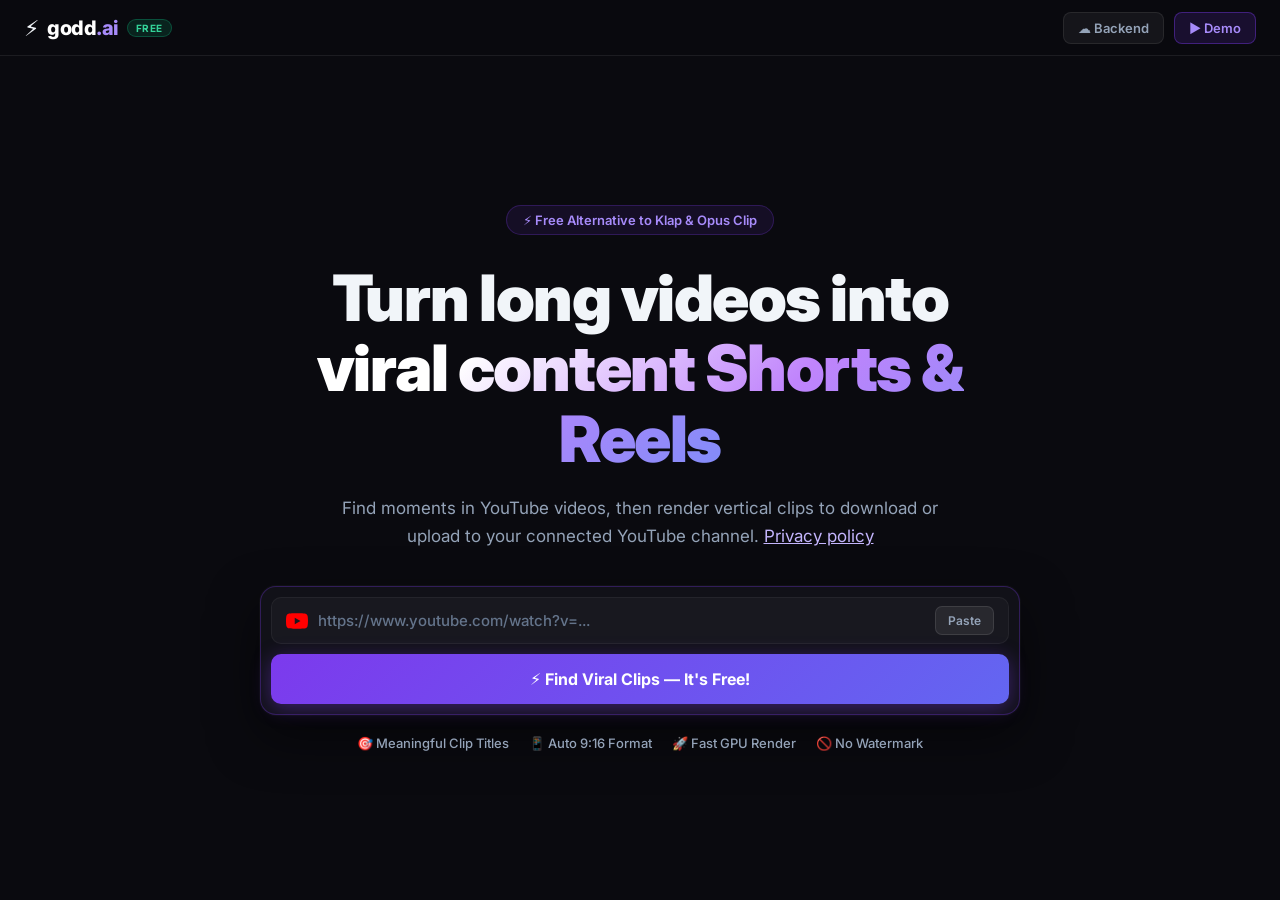
==== commit e3c99df1: "Improve YouTube sign-in and cap clips at two minutes" ====
--- a/public/index.html
+++ b/public/index.html
@@ -32,7 +32,7 @@
   <div class="hero-wrap">
     <div class="hero-badge">⚡ Free Alternative to Klap &amp; Opus Clip</div>
     <h1 class="hero-h1">Turn long videos into<br><span class="hero-grad">viral content Shorts &amp; Reels</span></h1>
-    <p class="hero-sub">Paste any YouTube link. AI finds the most meaningful moments, creates compelling titles, and renders 9:16 vertical clips ready to download in one click.</p>
+    <p class="hero-sub">Find moments in YouTube videos, then render vertical clips to download or upload to your connected YouTube channel. <a href="/privacy.html" class="privacy-link">Privacy policy</a></p>
 
     <div class="url-card">
       <div class="url-row">
@@ -115,9 +115,9 @@
           <div class="split-top-cam" id="splitTopCam">
             <div class="streamer-live-tag">
               <span class="live-dot"></span>
-              <span class="streamer-tag-text">STREAMER CAM</span>
+              <span class="streamer-tag-text">FACECAM PREVIEW</span>
             </div>
-            <div class="cam-preview-feed" id="camPreviewFeed"></div>
+            <div class="cam-preview-feed" id="camPreviewFeed" aria-hidden="true"></div>
           </div>
 
           <!-- Gameplay Player Wrap -->
@@ -168,7 +168,7 @@
       <div class="ctrl-box">
         <div class="ctrl-box-title">📐 Video Layout</div>
         <div class="layout-row">
-          <button class="layout-btn active" data-l="split" onclick="setLayout('split')">🎮 Split (Facecam + Video)</button>
+          <button class="layout-btn active" data-l="split" onclick="setLayout('split')">🎮 Auto (Facecam on Top)</button>
           <button class="layout-btn" data-l="blur" onclick="setLayout('blur')">✨ Single (Blur BG)</button>
           <button class="layout-btn" data-l="crop" onclick="setLayout('crop')">✂️ Single (9:16 Crop)</button>
           <button class="layout-btn" data-l="fit" onclick="setLayout('fit')">🔲 Single (Fit)</button>
@@ -179,8 +179,8 @@
       <div class="ctrl-box">
         <div class="ctrl-box-title">⏱️ Clip Trim <span id="trimDurLabel" class="trim-dur-badge">40s</span></div>
         <div class="trim-row">
-          <label>Start <input type="number" id="trimStart" min="0" step="1" onchange="applyTrim()">s</label>
-          <label>End <input type="number" id="trimEnd" min="1" step="1" onchange="applyTrim()">s</label>
+          <label>Start <input type="number" id="trimStart" min="0" step="0.01" onchange="applyTrim()">s</label>
+          <label>End <input type="number" id="trimEnd" min="1" step="0.01" onchange="applyTrim()">s</label>
         </div>
       </div>
 
@@ -228,6 +228,35 @@
           <button class="sync-chip" onclick="setSyncOffset(500)">+500ms</button>
         </div>
         <div class="sync-hint">Adjust live if your Bluetooth or browser audio has slight latency.</div>
+      </div>
+
+      <div class="ctrl-box youtube-box">
+        <div class="ctrl-box-title">Upload to YouTube</div>
+        <p id="youtubeStatus" role="status">Checking YouTube connection…</p>
+        <button class="layout-btn" type="button" id="youtubeConnect" disabled>Connect YouTube</button>
+        <a id="youtubeSetup" href="https://github.com/WhiffGodd/godd-ai-local-host#upload-clips-to-youtube" target="_blank" rel="noopener noreferrer" hidden>Google sign-in setup instructions</a>
+        <button class="layout-btn" type="button" id="youtubeDisconnect" hidden>Disconnect</button>
+        <form id="youtubeForm" hidden>
+          <label>Title <input id="youtubeTitle" maxlength="100" required></label>
+          <label>Description <textarea id="youtubeDescription" rows="2" maxlength="5000"></textarea></label>
+          <label>Visibility
+            <select id="youtubePrivacy">
+              <option value="private">Private</option>
+              <option value="unlisted">Unlisted</option>
+              <option value="public">Public</option>
+            </select>
+          </label>
+          <label>Is this video made for kids?
+            <select id="youtubeAudience" required>
+              <option value="">Choose an audience</option>
+              <option value="no">No</option>
+              <option value="yes">Yes</option>
+            </select>
+          </label>
+          <button class="btn-download" type="submit" id="youtubeUpload">Upload to YouTube</button>
+        </form>
+        <p id="youtubeResult" role="status"></p>
+        <p class="youtube-privacy">Channel access ends when you disconnect or the server restarts. <a href="/privacy.html" target="_blank" rel="noopener noreferrer">Godd AI privacy policy</a></p>
       </div>
 
       <!-- Direct Download Box -->
@@ -276,12 +305,12 @@
 <div class="modal-bg" id="errModal" style="display:none" onclick="if(event.target===this)closeErrModal()">
   <div class="modal-card">
     <div class="modal-icon">⚠️</div>
-    <h3>Download Failed</h3>
+    <h3 id="errTitle">Download Failed</h3>
     <p class="modal-p err-detail" id="errDetail"></p>
-    <p class="modal-p" style="color:#94A3B8;font-size:13px;">The Render free server sleeps after 15 min idle. Click Retry — the wake-up ping already happened, it should work now.</p>
+    <p id="errHelp" class="modal-p" style="color:#94A3B8;font-size:13px;">Try downloading again once the server is ready.</p>
     <div class="modal-actions">
-      <button class="btn-modal-primary" onclick="closeErrModal();downloadClip()">🔄 Retry Download</button>
-      <button class="btn-modal-sec" onclick="closeErrModal();downloadSRT()">📄 Get SRT Instead</button>
+      <button class="btn-modal-primary" id="errRetry">Retry Download</button>
+      <button class="btn-modal-sec" id="errSrt" onclick="closeErrModal();downloadSRT()">Get SRT Instead</button>
       <button class="btn-modal-sec" onclick="closeErrModal()">Close</button>
     </div>
   </div>
@@ -291,5 +320,6 @@
 <div class="toast" id="toast"></div>
 
 <script src="app.js"></script>
+<script src="youtube-studio.js"></script>
 </body>
 </html>
--- a/public/style.css
+++ b/public/style.css
@@ -332,19 +332,28 @@
   top: 0;
   left: 0;
   right: 0;
-  height: 44%;
+  height: 40.625%;
+  container-type: size;
   overflow: hidden;
   background: #0C0D14;
   border-bottom: 2px solid rgba(124, 58, 237, 0.4);
 }
 .cam-preview-feed {
   position: absolute;
-  inset: -10%;
-  background-size: cover;
-  background-position: top left;
-  transform: scale(2.2);
-  transform-origin: 15% 15%;
-  filter: contrast(1.12) brightness(1.04);
+  left: 50%;
+  top: 50%;
+  width: max(calc(100cqw / var(--cam-width)), calc(100cqh * var(--cam-aspect) / var(--cam-height)));
+  aspect-ratio: var(--cam-aspect);
+  transform: translate(calc(-100% * var(--cam-center-x)), calc(-100% * var(--cam-center-y)));
+  pointer-events: none;
+}
+.cam-preview-feed iframe {
+  position: absolute;
+  inset: 0;
+  display: block;
+  width: 100%;
+  height: 100%;
+  border: none;
 }
 .streamer-live-tag {
   position: absolute;
@@ -373,7 +382,7 @@
 }
 .yt-container.layout-split .game-video-wrap {
   position: absolute;
-  top: 44%;
+  top: 41.0417%;
   left: 0;
   right: 0;
   width: 100%;
@@ -828,6 +837,24 @@
   box-shadow: 0 8px 30px rgba(124,58,237,0.6); filter: brightness(1.1);
 }
 .dl-note { font-size: 11px; color: var(--text3); text-align: center; margin-bottom: 10px; }
+
+.youtube-box form { display: grid; gap: 10px; margin-top: 12px; }
+.youtube-box [hidden] { display: none; }
+.youtube-box label { display: grid; gap: 4px; font-size: 12px; color: var(--text2); }
+.youtube-box input, .youtube-box textarea, .youtube-box select {
+  width: 100%; padding: 8px; color: var(--text); background: var(--bg);
+  border: 1px solid var(--border); border-radius: 6px; font: inherit;
+}
+.youtube-box p { margin: 6px 0; font-size: 12px; color: var(--text2); }
+.youtube-box p:empty { display: none; }
+.youtube-box a { color: var(--purple2); }
+.youtube-box .youtube-privacy { font-size: 11px; margin-top: 10px; }
+.youtube-box button:disabled { opacity: .55; cursor: default; }
+.privacy-link, .privacy-page a { color: #c4b5fd; }
+.privacy-page { max-width: 700px; margin: 0 auto; padding: 48px 24px; line-height: 1.65; }
+.privacy-page h1 { margin: 16px 0; }
+.privacy-page h2 { font-size: 1.2rem; margin-top: 24px; }
+.privacy-page p { color: var(--text2); margin: 8px 0; }
 .sec-actions { display: flex; gap: 8px; }
 .btn-sec {
   flex: 1; background: rgba(255,255,255,0.05);
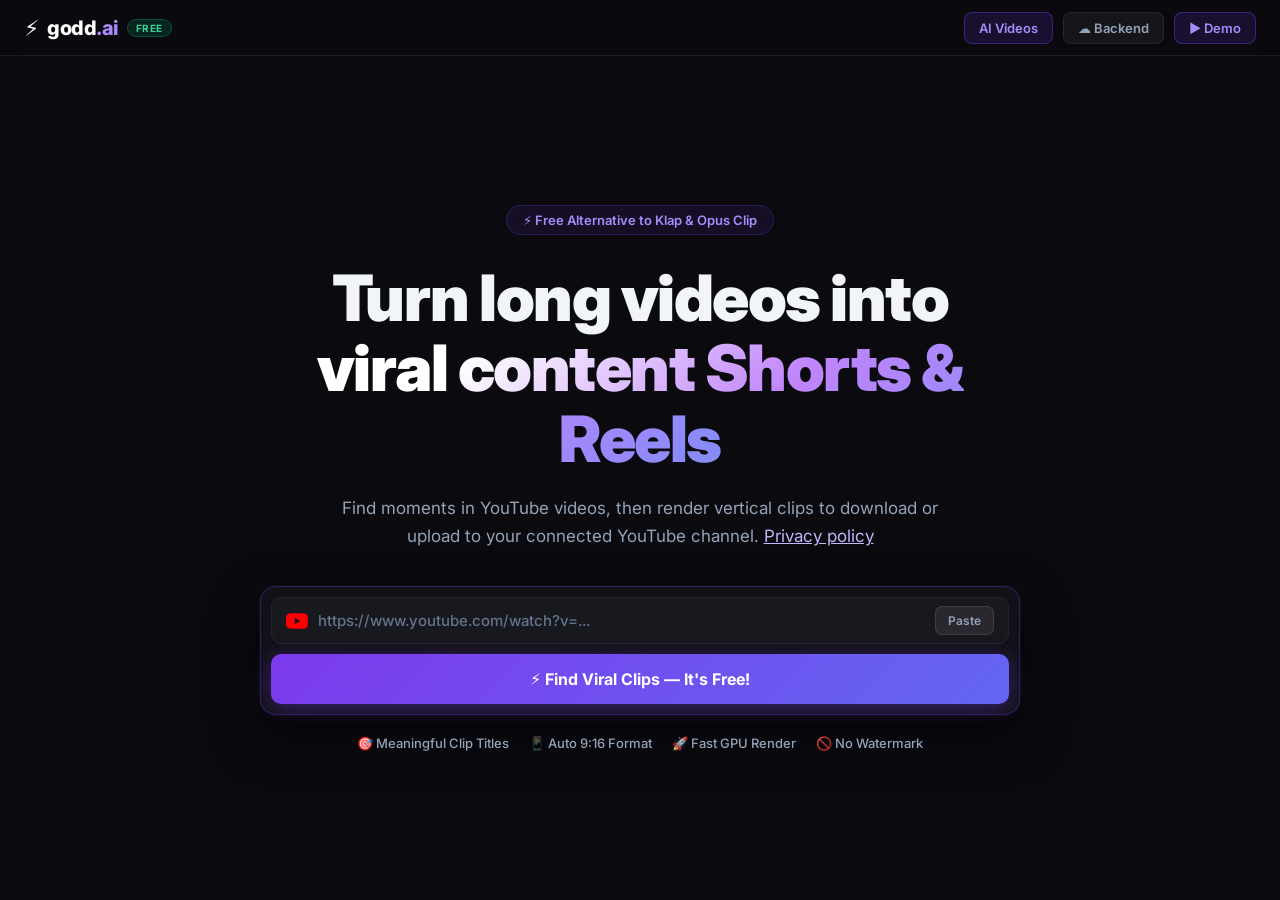
==== commit f61c13d7: "Add AI Video Studio with narrated animated explainers" ====
--- a/public/index.html
+++ b/public/index.html
@@ -21,6 +21,7 @@
       <span class="badge-free">FREE</span>
     </div>
     <div class="nav-right">
+      <a class="nav-btn nav-btn-demo" href="/ai-videos.html">AI Videos</a>
       <button class="nav-btn" onclick="openBackendModal()">☁️ Backend</button>
       <button class="nav-btn nav-btn-demo" onclick="loadDemo()">▶ Demo</button>
     </div>
@@ -231,6 +232,23 @@
       </div>
 
       <div class="ctrl-box youtube-box">
+        <div class="ctrl-box-title">Thumbnail &amp; Description</div>
+        <div class="clip-thumbnail">
+          <img id="clipThumbnail" alt="Selected clip thumbnail" hidden>
+          <div class="thumbnail-controls">
+            <label>Frame time in original video (seconds)
+              <input id="thumbnailTime" type="number" min="0" step="0.01">
+            </label>
+            <button class="layout-btn" type="button" id="previewThumbnail">Preview Frame</button>
+            <a id="downloadThumbnail" hidden>Download JPG</a>
+          </div>
+        </div>
+        <p id="thumbnailStatus" role="status"></p>
+        <label>Description and hashtags <textarea id="youtubeDescription" rows="5" maxlength="5000"></textarea></label>
+        <button class="layout-btn" type="button" id="copyDescription">Copy Description</button>
+      </div>
+
+      <div class="ctrl-box youtube-box">
         <div class="ctrl-box-title">Upload to YouTube</div>
         <p id="youtubeStatus" role="status">Checking YouTube connection…</p>
         <button class="layout-btn" type="button" id="youtubeConnect" disabled>Connect YouTube</button>
@@ -238,7 +256,6 @@
         <button class="layout-btn" type="button" id="youtubeDisconnect" hidden>Disconnect</button>
         <form id="youtubeForm" hidden>
           <label>Title <input id="youtubeTitle" maxlength="100" required></label>
-          <label>Description <textarea id="youtubeDescription" rows="2" maxlength="5000"></textarea></label>
           <label>Visibility
             <select id="youtubePrivacy">
               <option value="private">Private</option>
--- a/public/style.css
+++ b/public/style.css
@@ -64,6 +64,11 @@
   padding: 2px 8px; border-radius: 20px; letter-spacing: 0.5px;
 }
 .nav-right { display: flex; gap: 10px; }
+.nav-right a { text-decoration: none; white-space: nowrap; }
+@media (max-width: 480px) {
+  .nav-right { gap: 5px; flex-wrap: wrap; justify-content: flex-end; }
+  .nav-right .nav-btn { padding-inline: 7px; }
+}
 .nav-btn {
   background: rgba(255,255,255,0.05);
   border: 1px solid var(--border);
@@ -850,6 +855,10 @@
 .youtube-box a { color: var(--purple2); }
 .youtube-box .youtube-privacy { font-size: 11px; margin-top: 10px; }
 .youtube-box button:disabled { opacity: .55; cursor: default; }
+.clip-thumbnail { display: grid; grid-template-columns: 64px 1fr; gap: 10px; margin: 8px 0; }
+.clip-thumbnail img { width: 64px; aspect-ratio: 9/16; object-fit: cover; border-radius: 6px; background: var(--bg); }
+.thumbnail-controls { grid-column: 2; display: grid; align-content: start; gap: 6px; }
+.youtube-box #copyDescription { margin-top: 6px; }
 .privacy-link, .privacy-page a { color: #c4b5fd; }
 .privacy-page { max-width: 700px; margin: 0 auto; padding: 48px 24px; line-height: 1.65; }
 .privacy-page h1 { margin: 16px 0; }
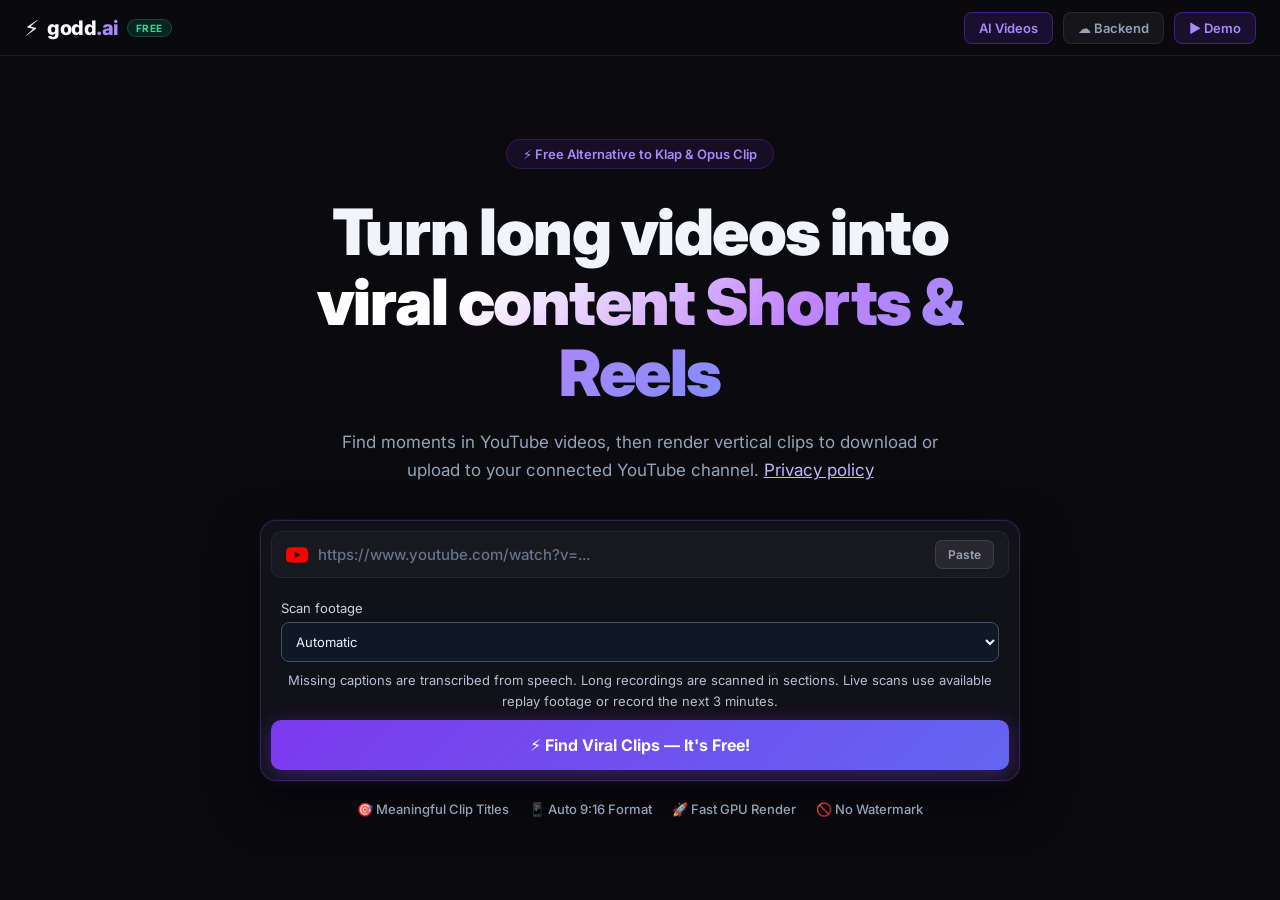
==== commit 1d9d0af2: "Add reel motion animation and improve stream clip analysis" ====
--- a/public/index.html
+++ b/public/index.html
@@ -43,6 +43,27 @@
         <input id="urlInput" type="text" placeholder="https://www.youtube.com/watch?v=..." autocomplete="off" onkeydown="if(event.key==='Enter')analyzeVideo()">
         <button class="btn-paste" onclick="pasteClip()">Paste</button>
       </div>
+      <div class="analysis-options">
+        <label for="analysisMode">Scan footage
+          <select id="analysisMode" onchange="updateAnalysisOptions()">
+            <option value="auto">Automatic</option>
+            <option value="recent">Recent live footage</option>
+            <option value="range">Choose a time range</option>
+          </select>
+        </label>
+        <label id="analysisStartLabel" for="analysisStart" hidden>Start time
+          <input id="analysisStart" type="text" value="0:00" placeholder="1:30:00" inputmode="numeric">
+        </label>
+        <label id="analysisMinutesLabel" for="analysisMinutes" hidden>Scan length
+          <select id="analysisMinutes">
+            <option value="5">5 minutes</option>
+            <option value="10" selected>10 minutes</option>
+            <option value="20">20 minutes</option>
+            <option value="30">30 minutes</option>
+          </select>
+        </label>
+      </div>
+      <p class="analysis-help">Missing captions are transcribed from speech. Long recordings are scanned in sections. Live scans use available replay footage or record the next 3 minutes.</p>
       <button class="btn-analyze" onclick="analyzeVideo()">
         ⚡ Find Viral Clips — It's Free!
       </button>
@@ -73,12 +94,14 @@
       <div class="proc-step" id="ps3"><span class="ps-dot"></span> Scoring virality &amp; emotion</div>
       <div class="proc-step" id="ps4"><span class="ps-dot"></span> Building 9:16 clips with captions</div>
     </div>
-    <p class="proc-note">First request may take 30–60s while Render server wakes up</p>
+    <p class="proc-note">Speech transcription can take several minutes. You can return to this tab while the scan continues.</p>
+    <button id="checkAnalysis" type="button" class="nav-btn" onclick="resumeClipAnalysis()" hidden>Check scan status</button>
   </div>
 </section>
 
 <!-- ═══════════════════ STUDIO ═══════════════════ -->
 <section id="studioSection" style="display:none">
+  <p id="analysisNotice" class="analysis-help" role="status"></p>
 
   <!-- Top bar -->
   <div class="studio-topbar">
@@ -124,6 +147,7 @@
           <!-- Gameplay Player Wrap -->
           <div class="game-video-wrap" id="gameVideoWrap">
             <div id="ytPlayerDiv"></div>
+            <video id="sourcePreview" playsinline preload="metadata" hidden></video>
             <iframe id="fallbackIframe" src="" frameborder="0" allow="accelerometer; autoplay; clipboard-write; encrypted-media; gyroscope; picture-in-picture" allowfullscreen style="display:none; width:100%; height:100%;"></iframe>
           </div>
         </div>
--- a/public/style.css
+++ b/public/style.css
@@ -121,6 +121,13 @@
   box-shadow: 0 20px 50px rgba(0,0,0,0.5), 0 0 0 1px rgba(255,255,255,0.03);
   margin-bottom: 20px;
 }
+.analysis-options { display:flex; flex-wrap:wrap; gap:12px; padding:12px 10px 0; text-align:left; }
+.analysis-options label { display:flex; flex-direction:column; gap:6px; flex:1 1 130px; color:var(--text-secondary,#cbd5e1); font-size:13px; }
+.analysis-options label[hidden] { display:none; }
+.analysis-options select,.analysis-options input { width:100%; padding:10px; border:1px solid #405068; border-radius:8px; background:#101827; color:#edf4ff; font:inherit; }
+.analysis-help { color:var(--text-secondary,#b5c1d3); font-size:13px; line-height:1.6; padding:8px 12px; }
+#sourcePreview { width:100%; height:100%; object-fit:contain; background:#080b12; }
+.layout-crop #sourcePreview { object-fit:cover; }
 .url-row {
   display: flex; align-items: center; gap: 10px;
   background: rgba(255,255,255,0.03);
@@ -482,7 +489,7 @@
 /* Subtitle overlay */
 .subs-overlay {
   display: block !important;
-  position: absolute; left: 12px; right: 12px; bottom: 62px; z-index: 15;
+  position: absolute; left: 12px; right: 12px; bottom: 16.4%; z-index: 15;
   pointer-events: none; text-align: center; padding: 0 4px;
 }
 @keyframes popActiveWord {
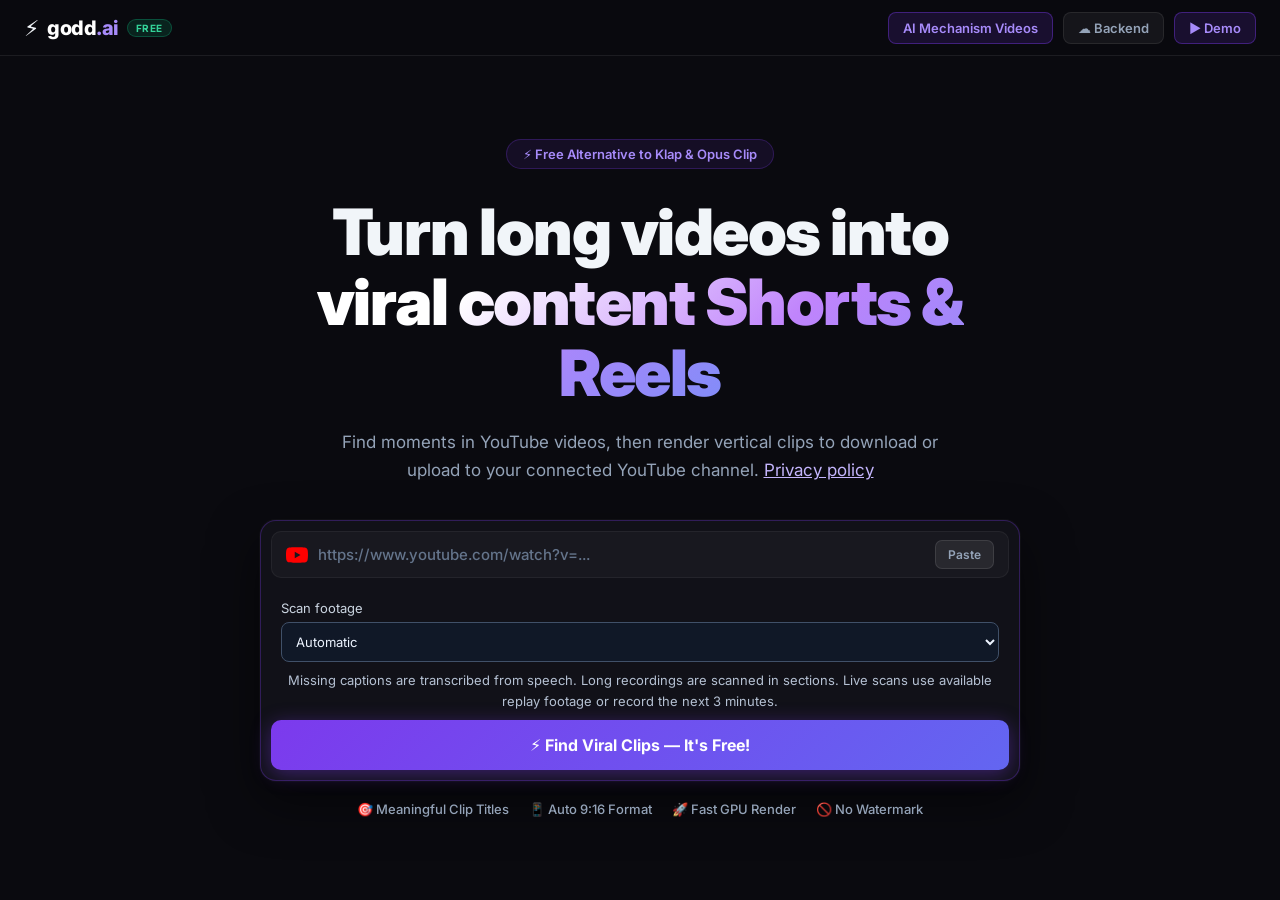
==== commit cf25797e: "Add biology and detailed electrical mechanism videos" ====
--- a/public/index.html
+++ b/public/index.html
@@ -21,7 +21,7 @@
       <span class="badge-free">FREE</span>
     </div>
     <div class="nav-right">
-      <a class="nav-btn nav-btn-demo" href="/ai-videos.html">AI Videos</a>
+      <a class="nav-btn nav-btn-demo" href="/ai-videos.html">AI Mechanism Videos</a>
       <button class="nav-btn" onclick="openBackendModal()">☁️ Backend</button>
       <button class="nav-btn nav-btn-demo" onclick="loadDemo()">▶ Demo</button>
     </div>
--- a/public/style.css
+++ b/public/style.css
@@ -66,6 +66,9 @@
 .nav-right { display: flex; gap: 10px; }
 .nav-right a { text-decoration: none; white-space: nowrap; }
 @media (max-width: 480px) {
+  .navbar { height: auto; min-height: 56px; }
+  .nav-inner { height: auto; min-height: 56px; padding: 10px 12px; gap: 8px; }
+  .badge-free { display: none; }
   .nav-right { gap: 5px; flex-wrap: wrap; justify-content: flex-end; }
   .nav-right .nav-btn { padding-inline: 7px; }
 }
